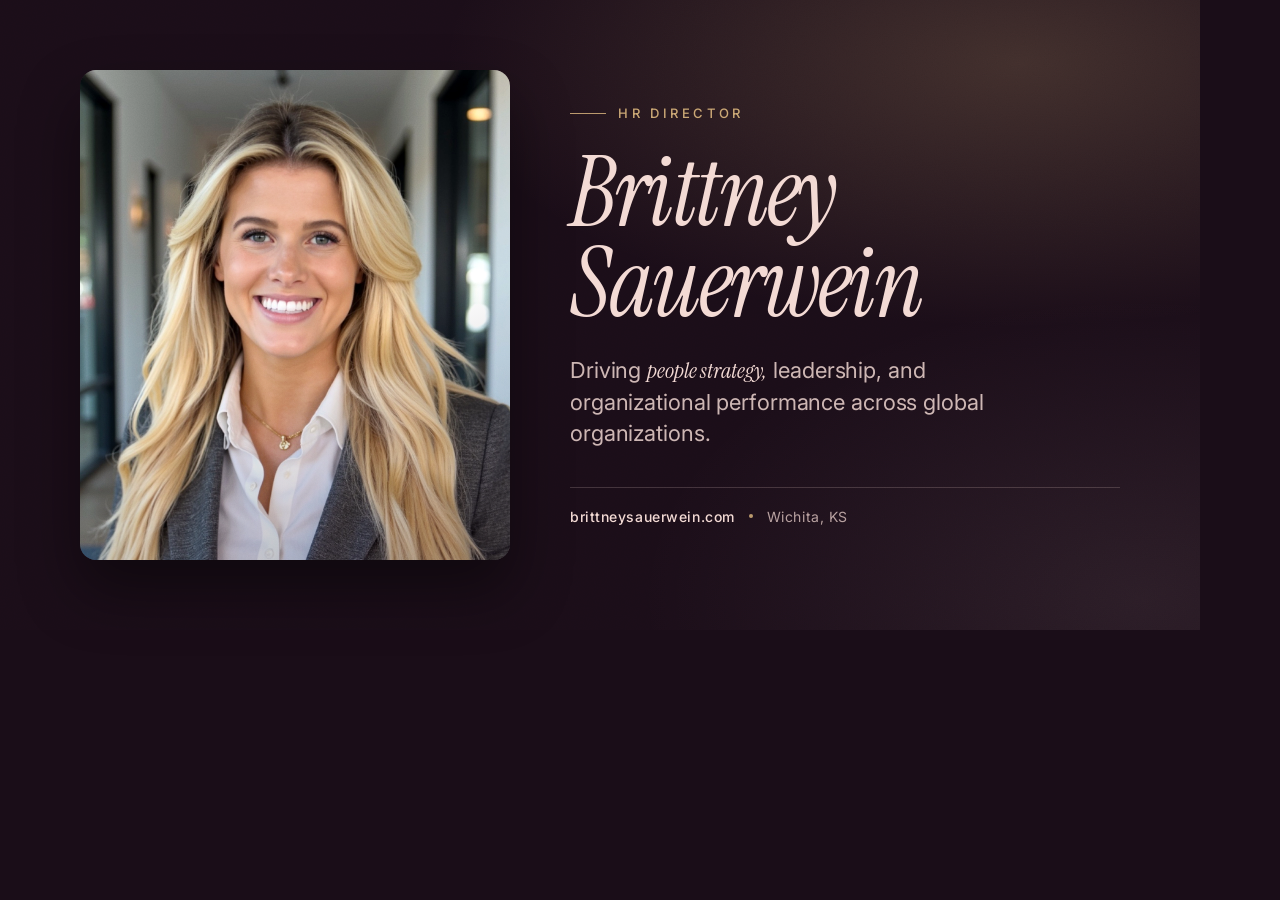
==== tools/og-card.html @ b407077e "Initial site" ====
<!doctype html>
<html>
<head>
  <meta charset="utf-8">
  <link href="https://fonts.googleapis.com/css2?family=Inter:wght@400;500;600&family=Instrument+Serif:ital@0;1&display=swap" rel="stylesheet">
  <style>
    html, body { margin: 0; padding: 0; }
    body {
      width: 1200px;
      height: 630px;
      overflow: hidden;
      font-family: 'Inter', -apple-system, sans-serif;
      color: #f3d9d3;
      background: #1a0d18;
      position: relative;
    }
    /* Warm radial glow top-right */
    body::before {
      content: "";
      position: absolute;
      inset: 0;
      background:
        radial-gradient(80% 70% at 85% 10%, rgba(201,165,114,0.22), rgba(201,165,114,0) 60%),
        radial-gradient(70% 80% at 95% 95%, rgba(243,217,211,0.08), rgba(243,217,211,0) 60%);
      pointer-events: none;
    }
    /* Subtle noise */
    body::after {
      content: "";
      position: absolute;
      inset: 0;
      background-image: url("data:image/svg+xml;utf8,<svg xmlns='http://www.w3.org/2000/svg' width='220' height='220'><filter id='n'><feTurbulence type='fractalNoise' baseFrequency='0.9' numOctaves='3' stitchTiles='stitch'/><feColorMatrix values='0 0 0 0 0.95  0 0 0 0 0.85  0 0 0 0 0.83  0 0 0 0.6 0'/></filter><rect width='100%25' height='100%25' filter='url(%23n)'/></svg>");
      opacity: 0.14;
      mix-blend-mode: overlay;
      pointer-events: none;
    }

    .card {
      position: absolute;
      inset: 0;
      display: flex;
      padding: 70px 80px;
      gap: 60px;
      align-items: center;
    }

    .portrait {
      flex: 0 0 430px;
      height: 490px;
      position: relative;
      border-radius: 16px;
      overflow: hidden;
      box-shadow:
        0 30px 60px rgba(0,0,0,0.45),
        inset 0 0 0 1px rgba(243,217,211,0.08);
    }
    .portrait img {
      width: 100%;
      height: 100%;
      object-fit: cover;
      object-position: 50% 30%;
      filter: contrast(1.04) saturate(1.02);
    }
    .portrait::after {
      content: "";
      position: absolute;
      inset: 0;
      background: linear-gradient(160deg, rgba(26,13,24,0) 55%, rgba(26,13,24,0.35) 100%);
      pointer-events: none;
    }

    .copy {
      flex: 1;
      display: flex;
      flex-direction: column;
      justify-content: center;
      min-width: 0;
    }

    .eyebrow {
      display: inline-flex;
      align-items: center;
      gap: 12px;
      font-size: 13px;
      letter-spacing: 0.28em;
      text-transform: uppercase;
      color: #c9a572;
      font-weight: 500;
      margin-bottom: 26px;
    }
    .eyebrow::before {
      content: "";
      width: 36px;
      height: 1px;
      background: #c9a572;
      opacity: 0.9;
    }

    .name {
      font-family: 'Instrument Serif', Georgia, serif;
      font-style: italic;
      font-weight: 400;
      font-size: 96px;
      line-height: 0.95;
      letter-spacing: -0.025em;
      color: #f3d9d3;
      margin: 0 0 26px;
    }

    .subtitle {
      font-size: 22px;
      line-height: 1.4;
      color: rgba(243,217,211,0.82);
      max-width: 30ch;
      margin: 0 0 38px;
      font-weight: 400;
      letter-spacing: -0.005em;
    }
    .subtitle em {
      font-family: 'Instrument Serif', Georgia, serif;
      font-style: italic;
      font-weight: 400;
      color: #f3d9d3;
    }

    .footer {
      display: flex;
      align-items: center;
      gap: 14px;
      padding-top: 20px;
      border-top: 1px solid rgba(243,217,211,0.18);
      font-size: 14px;
      letter-spacing: 0.04em;
      color: rgba(243,217,211,0.7);
    }
    .footer .dot {
      width: 4px;
      height: 4px;
      border-radius: 999px;
      background: #c9a572;
      opacity: 0.9;
    }
    .footer strong {
      color: #f3d9d3;
      font-weight: 500;
    }
  </style>
</head>
<body>
  <div class="card">
    <div class="portrait">
      <img src="../assets/portrait-about.jpg" alt="">
    </div>
    <div class="copy">
      <div class="eyebrow">HR Director</div>
      <h1 class="name">Brittney<br>Sauerwein</h1>
      <p class="subtitle">
        Driving <em>people strategy,</em> leadership, and organizational performance across global organizations.
      </p>
      <div class="footer">
        <strong>brittneysauerwein.com</strong>
        <span class="dot"></span>
        <span>Wichita, KS</span>
      </div>
    </div>
  </div>
</body>
</html>
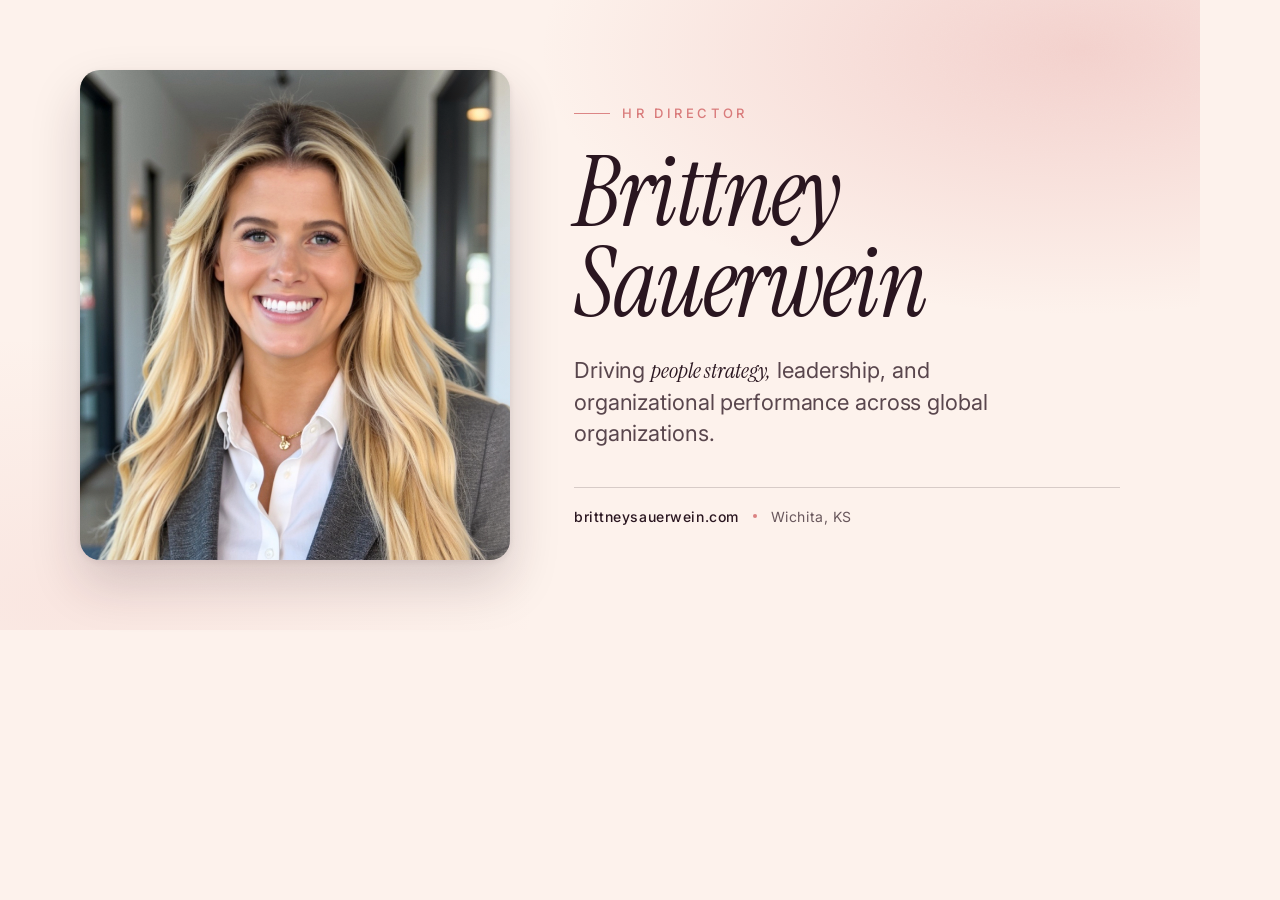
==== commit e1dfed97: "Airy v2 refresh: light blush hero, coral accent, rebuilt OG card Flips the hero from dark plum to a " ====
--- a/tools/og-card.html
+++ b/tools/og-card.html
@@ -10,27 +10,27 @@
       height: 630px;
       overflow: hidden;
       font-family: 'Inter', -apple-system, sans-serif;
-      color: #f3d9d3;
-      background: #1a0d18;
+      color: #2a1620;
+      background: #fdf2ec;
       position: relative;
     }
-    /* Warm radial glow top-right */
+    /* Coral glow top-right + soft blush glow bottom-left */
     body::before {
       content: "";
       position: absolute;
       inset: 0;
       background:
-        radial-gradient(80% 70% at 85% 10%, rgba(201,165,114,0.22), rgba(201,165,114,0) 60%),
-        radial-gradient(70% 80% at 95% 95%, rgba(243,217,211,0.08), rgba(243,217,211,0) 60%);
+        radial-gradient(75% 70% at 90% 8%, rgba(217,123,123,0.28), rgba(217,123,123,0) 60%),
+        radial-gradient(65% 70% at 6% 95%, rgba(217,123,123,0.10), rgba(217,123,123,0) 60%);
       pointer-events: none;
     }
-    /* Subtle noise */
+    /* Subtle blush-tinted noise */
     body::after {
       content: "";
       position: absolute;
       inset: 0;
-      background-image: url("data:image/svg+xml;utf8,<svg xmlns='http://www.w3.org/2000/svg' width='220' height='220'><filter id='n'><feTurbulence type='fractalNoise' baseFrequency='0.9' numOctaves='3' stitchTiles='stitch'/><feColorMatrix values='0 0 0 0 0.95  0 0 0 0 0.85  0 0 0 0 0.83  0 0 0 0.6 0'/></filter><rect width='100%25' height='100%25' filter='url(%23n)'/></svg>");
-      opacity: 0.14;
+      background-image: url("data:image/svg+xml;utf8,<svg xmlns='http://www.w3.org/2000/svg' width='220' height='220'><filter id='n'><feTurbulence type='fractalNoise' baseFrequency='0.9' numOctaves='3' stitchTiles='stitch'/><feColorMatrix values='0 0 0 0 0.85  0 0 0 0 0.55  0 0 0 0 0.55  0 0 0 0.5 0'/></filter><rect width='100%25' height='100%25' filter='url(%23n)'/></svg>");
+      opacity: 0.12;
       mix-blend-mode: overlay;
       pointer-events: none;
     }
@@ -40,7 +40,7 @@
       inset: 0;
       display: flex;
       padding: 70px 80px;
-      gap: 60px;
+      gap: 64px;
       align-items: center;
     }
 
@@ -48,24 +48,26 @@
       flex: 0 0 430px;
       height: 490px;
       position: relative;
-      border-radius: 16px;
+      border-radius: 20px;
       overflow: hidden;
       box-shadow:
-        0 30px 60px rgba(0,0,0,0.45),
-        inset 0 0 0 1px rgba(243,217,211,0.08);
+        0 24px 50px rgba(42,22,32,0.18),
+        0 2px 6px rgba(42,22,32,0.08),
+        inset 0 0 0 1px rgba(42,22,32,0.06);
     }
     .portrait img {
       width: 100%;
       height: 100%;
       object-fit: cover;
       object-position: 50% 30%;
-      filter: contrast(1.04) saturate(1.02);
+      filter: contrast(1.02) saturate(1.05);
     }
+    /* Feather the right edge of the portrait into the blush */
     .portrait::after {
       content: "";
       position: absolute;
       inset: 0;
-      background: linear-gradient(160deg, rgba(26,13,24,0) 55%, rgba(26,13,24,0.35) 100%);
+      background: linear-gradient(90deg, rgba(253,242,236,0) 78%, rgba(253,242,236,0.25) 100%);
       pointer-events: none;
     }
 
@@ -75,6 +77,8 @@
       flex-direction: column;
       justify-content: center;
       min-width: 0;
+      position: relative;
+      z-index: 2;
     }
 
     .eyebrow {
@@ -84,7 +88,7 @@
       font-size: 13px;
       letter-spacing: 0.28em;
       text-transform: uppercase;
-      color: #c9a572;
+      color: #d97b7b;
       font-weight: 500;
       margin-bottom: 26px;
     }
@@ -92,7 +96,7 @@
       content: "";
       width: 36px;
       height: 1px;
-      background: #c9a572;
+      background: #d97b7b;
       opacity: 0.9;
     }
 
@@ -103,14 +107,14 @@
       font-size: 96px;
       line-height: 0.95;
       letter-spacing: -0.025em;
-      color: #f3d9d3;
+      color: #2a1620;
       margin: 0 0 26px;
     }
 
     .subtitle {
       font-size: 22px;
       line-height: 1.4;
-      color: rgba(243,217,211,0.82);
+      color: rgba(42,22,32,0.78);
       max-width: 30ch;
       margin: 0 0 38px;
       font-weight: 400;
@@ -120,7 +124,7 @@
       font-family: 'Instrument Serif', Georgia, serif;
       font-style: italic;
       font-weight: 400;
-      color: #f3d9d3;
+      color: #2a1620;
     }
 
     .footer {
@@ -128,20 +132,20 @@
       align-items: center;
       gap: 14px;
       padding-top: 20px;
-      border-top: 1px solid rgba(243,217,211,0.18);
+      border-top: 1px solid rgba(42,22,32,0.18);
       font-size: 14px;
       letter-spacing: 0.04em;
-      color: rgba(243,217,211,0.7);
+      color: rgba(42,22,32,0.7);
     }
     .footer .dot {
       width: 4px;
       height: 4px;
       border-radius: 999px;
-      background: #c9a572;
-      opacity: 0.9;
+      background: #d97b7b;
+      opacity: 0.95;
     }
     .footer strong {
-      color: #f3d9d3;
+      color: #2a1620;
       font-weight: 500;
     }
   </style>
@@ -149,7 +153,7 @@
 <body>
   <div class="card">
     <div class="portrait">
-      <img src="../assets/portrait-about.jpg" alt="">
+      <img src="../assets/portrait-hero.jpg" alt="">
     </div>
     <div class="copy">
       <div class="eyebrow">HR Director</div>
